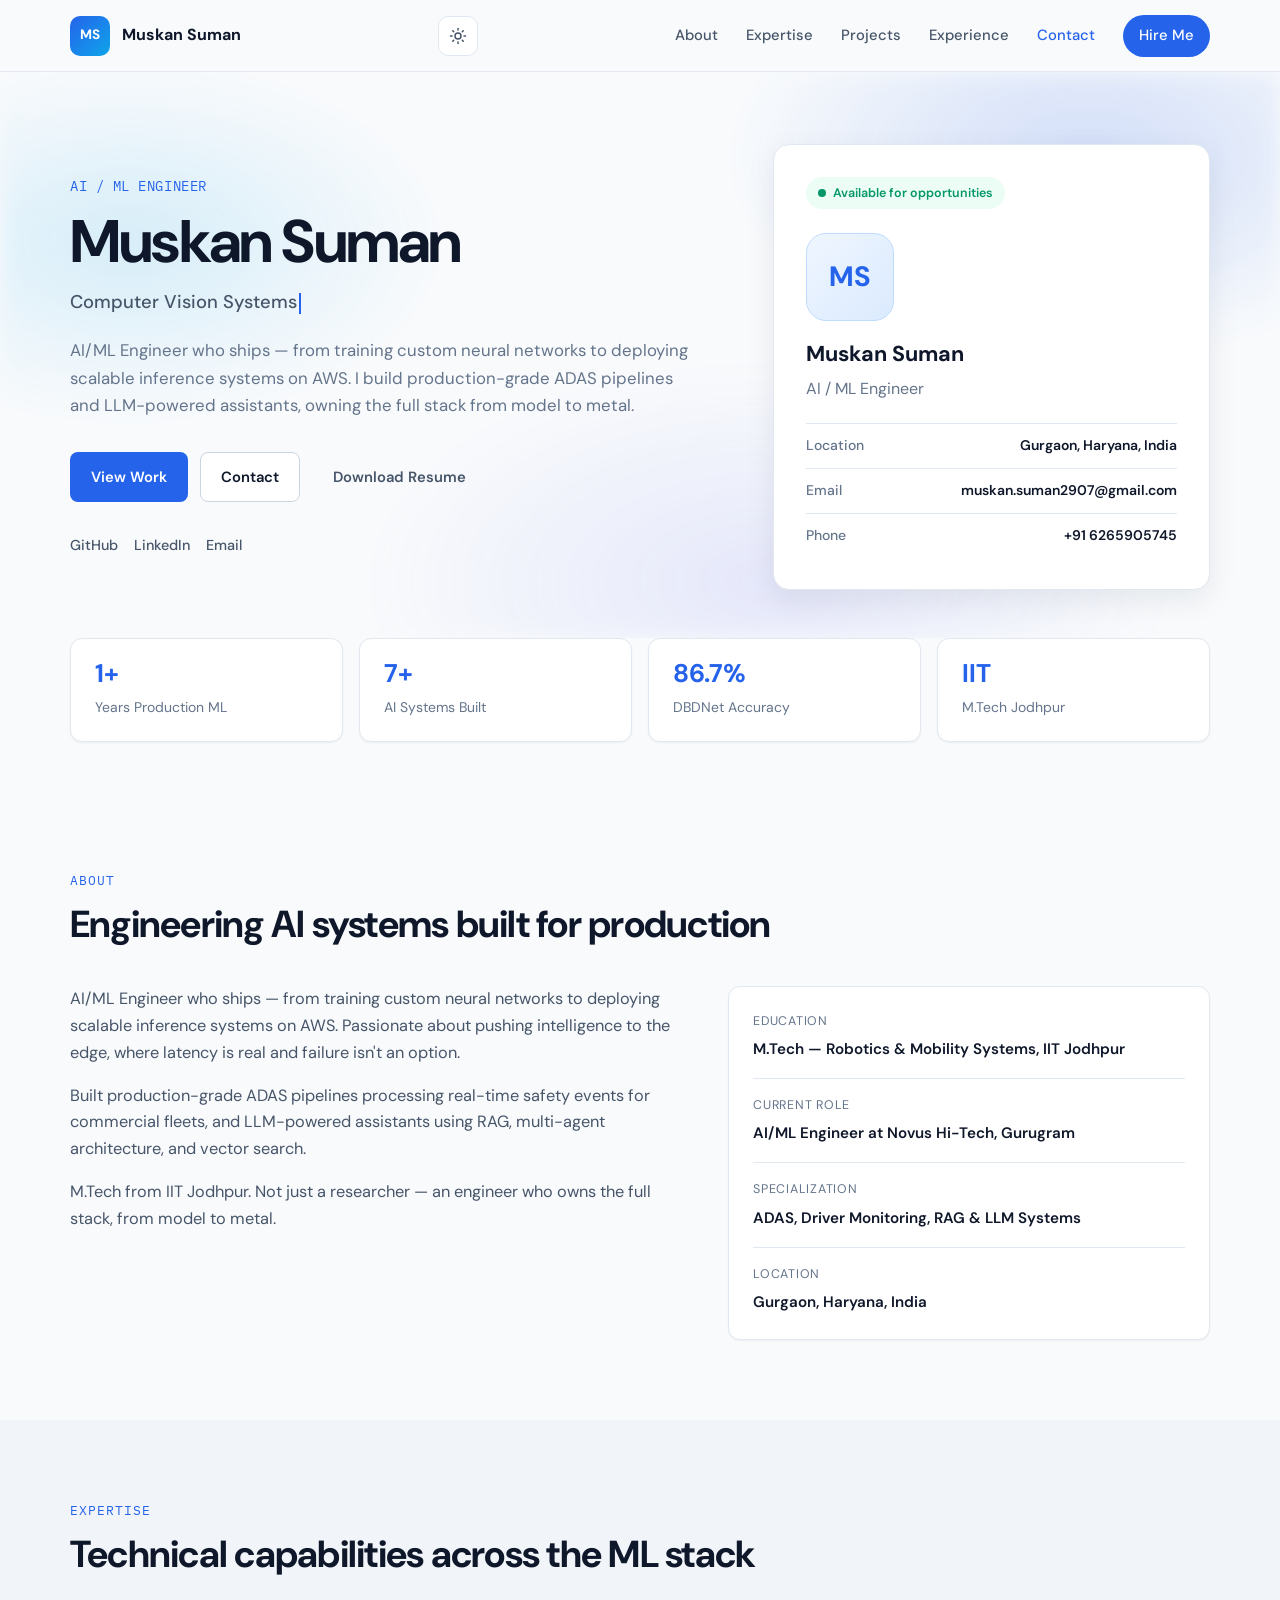
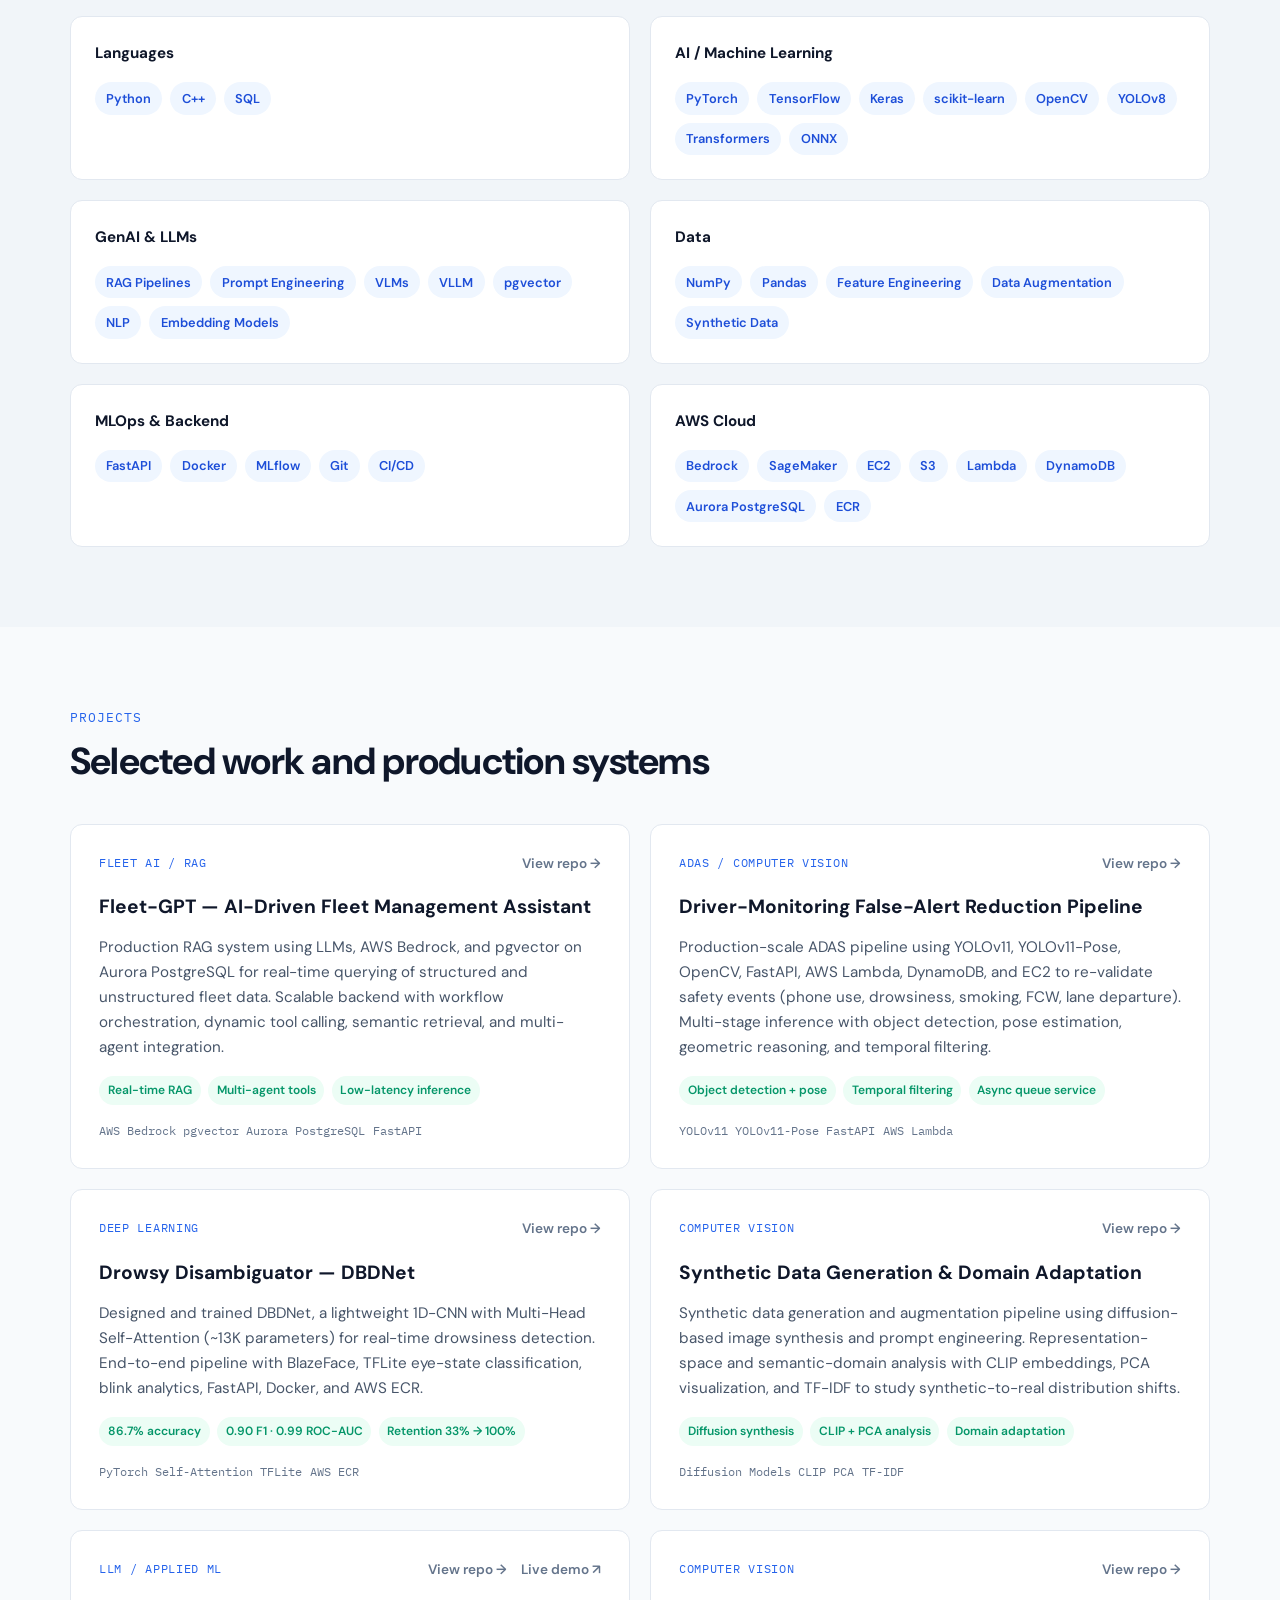
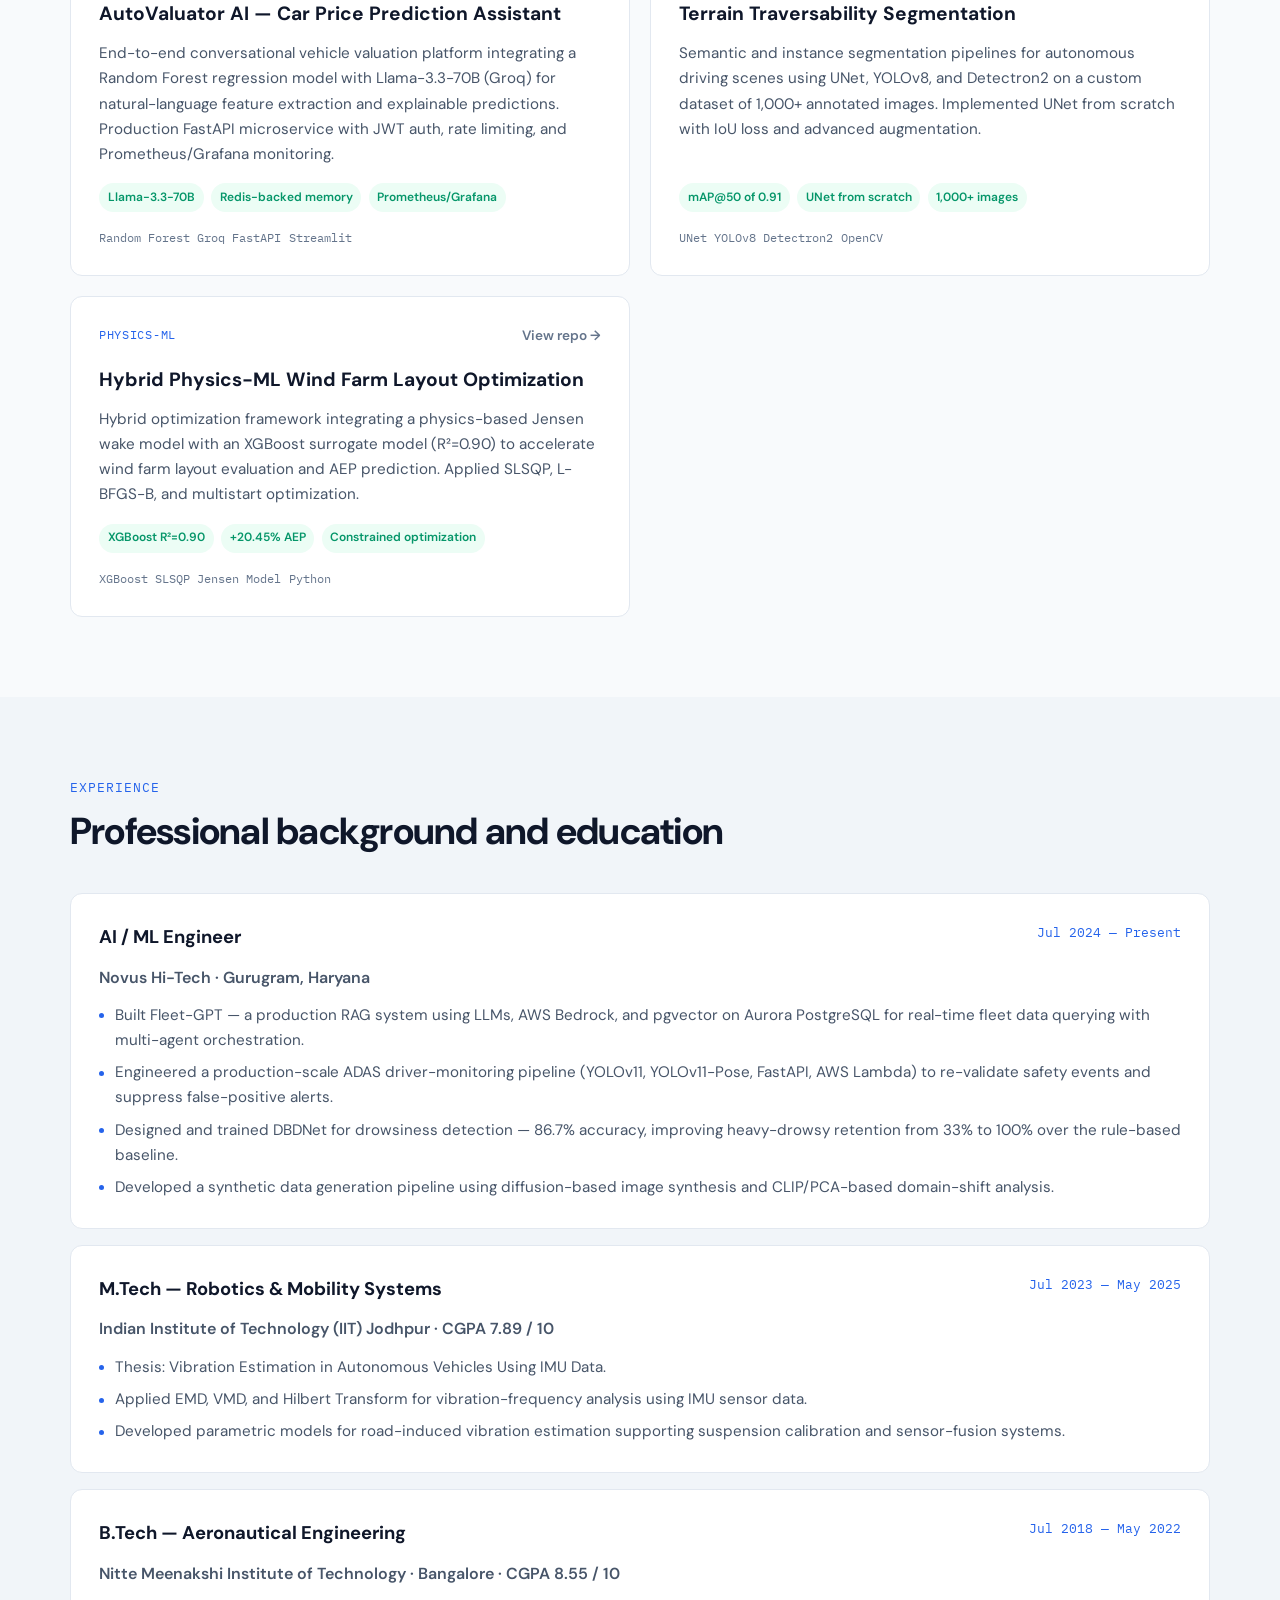
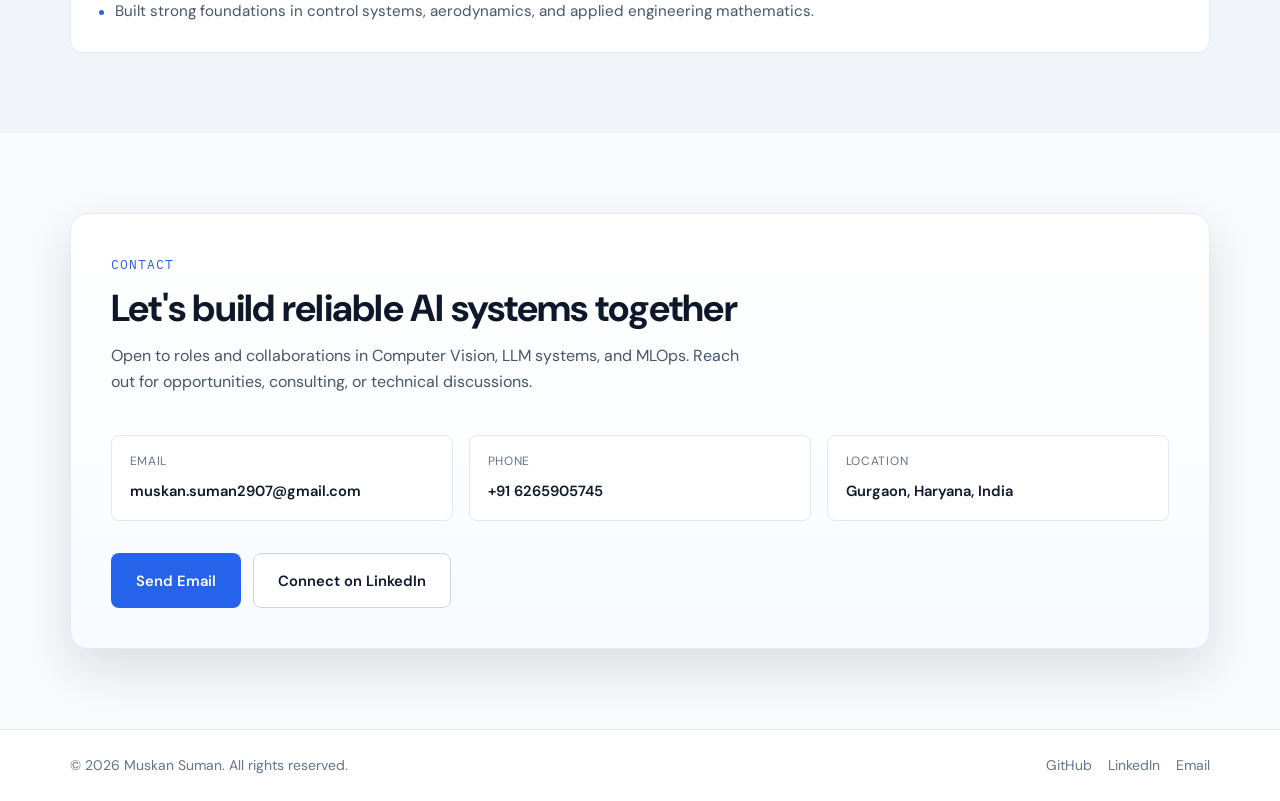
==== index.html @ a9f14ac7 "Add files via upload" ====
<!DOCTYPE html>
<html lang="en">
<head>
  <meta charset="UTF-8" />
  <meta name="viewport" content="width=device-width, initial-scale=1.0" />
  <meta name="description" content="Muskan Suman — AI/ML Engineer specializing in Computer Vision, LLM Systems, and production MLOps." />
  <meta name="author" content="Muskan Suman" />
  <meta name="theme-color" content="#0f172a" />
  <meta property="og:title" content="Muskan Suman | AI/ML Engineer Portfolio" />
  <meta property="og:description" content="Computer Vision, LLM Systems, and cloud-deployed ML pipelines for ADAS and Fleet AI." />
  <meta property="og:type" content="website" />
  <meta property="og:url" content="https://muskansuman-portfolio.netlify.app" />
  <title>Muskan Suman | AI/ML Engineer</title>
  <link rel="icon" href="data:image/svg+xml,<svg xmlns='http://www.w3.org/2000/svg' viewBox='0 0 100 100'><rect width='100' height='100' rx='20' fill='%231e293b'/><text x='50' y='62' font-size='42' text-anchor='middle' fill='%233b82f6' font-family='sans-serif'>MS</text></svg>" />
  <link rel="preconnect" href="https://fonts.googleapis.com" />
  <link rel="preconnect" href="https://fonts.gstatic.com" crossorigin />
  <link href="https://fonts.googleapis.com/css2?family=DM+Sans:ital,opsz,wght@0,9..40,400;0,9..40,500;0,9..40,600;0,9..40,700;1,9..40,400&family=IBM+Plex+Mono:wght@400;500&display=swap" rel="stylesheet" />
  <link rel="stylesheet" href="style.css" />
</head>
<body>
  <a class="skip-link" href="#main">Skip to content</a>

  <header class="site-header" id="top">
    <div class="container header-inner">
      <a href="#top" class="brand">
        <span class="brand-mark">MS</span>
        <span class="brand-text">Muskan Suman</span>
      </a>
      <div class="header-actions">
        <button class="theme-toggle" id="themeToggle" aria-label="Toggle dark mode" title="Toggle theme">
          <svg class="icon-sun" viewBox="0 0 24 24" fill="none" stroke="currentColor" stroke-width="2" stroke-linecap="round"><circle cx="12" cy="12" r="4"/><path d="M12 2v2M12 20v2M4.93 4.93l1.41 1.41M17.66 17.66l1.41 1.41M2 12h2M20 12h2M6.34 17.66l-1.41 1.41M19.07 4.93l-1.41 1.41"/></svg>
          <svg class="icon-moon" viewBox="0 0 24 24" fill="none" stroke="currentColor" stroke-width="2" stroke-linecap="round" stroke-linejoin="round"><path d="M21 12.79A9 9 0 1 1 11.21 3 7 7 0 0 0 21 12.79z"/></svg>
        </button>
        <button class="nav-toggle" id="navToggle" aria-label="Open navigation" aria-expanded="false">
          <span></span><span></span><span></span>
        </button>
      </div>
      <nav class="site-nav" id="siteNav" aria-label="Primary">
        <a href="#about">About</a>
        <a href="#expertise">Expertise</a>
        <a href="#projects">Projects</a>
        <a href="#experience">Experience</a>
        <a href="#contact">Contact</a>
        <a href="#contact" class="nav-cta">Hire Me</a>
      </nav>
    </div>
  </header>

  <main id="main">
    <section class="hero">
      <div class="hero-mesh" aria-hidden="true"></div>
      <div class="container hero-grid">
        <div class="hero-copy">
          <p class="eyebrow" id="heroEyebrow">AI / ML Engineer</p>
          <h1 id="heroName">Muskan Suman</h1>
          <p class="hero-subtitle">
            <span id="heroTyping" class="hero-typing"></span><span class="type-caret" aria-hidden="true"></span>
          </p>
          <p class="hero-lead" id="heroLead"></p>
          <div class="hero-actions">
            <a href="#projects" class="btn btn-primary">View Work</a>
            <a href="#contact" class="btn btn-secondary">Contact</a>
            <a href="#" class="btn btn-ghost" id="resumeBtn">Download Resume</a>
          </div>
          <div class="hero-links" id="heroLinks"></div>
        </div>
        <aside class="hero-panel">
          <div class="profile-card">
            <div class="profile-badge" id="availabilityBadge">Available for opportunities</div>
            <div class="profile-avatar" id="profileAvatar">MS</div>
            <h2 id="profileName">Muskan Suman</h2>
            <p id="profileTitle">AI / ML Engineer</p>
            <ul class="profile-meta" id="profileMeta"></ul>
          </div>
        </aside>
      </div>
    </section>

    <section class="stats-bar">
      <div class="container stats-grid" id="statsGrid"></div>
    </section>

    <section class="section" id="about">
      <div class="container">
        <div class="section-heading">
          <p class="section-label">About</p>
          <h2>Engineering AI systems built for production</h2>
        </div>
        <div class="about-layout">
          <div class="about-copy" id="aboutCopy"></div>
          <div class="about-facts" id="aboutFacts"></div>
        </div>
      </div>
    </section>

    <section class="section section-muted" id="expertise">
      <div class="container">
        <div class="section-heading">
          <p class="section-label">Expertise</p>
          <h2>Technical capabilities across the ML stack</h2>
        </div>
        <div class="skills-grid" id="skillsGrid"></div>
      </div>
    </section>

    <section class="section" id="projects">
      <div class="container">
        <div class="section-heading">
          <p class="section-label">Projects</p>
          <h2>Selected work and production systems</h2>
        </div>
        <div class="projects-grid" id="projectsGrid"></div>
      </div>
    </section>

    <section class="section section-muted" id="experience">
      <div class="container">
        <div class="section-heading">
          <p class="section-label">Experience</p>
          <h2>Professional background and education</h2>
        </div>
        <div class="experience-list" id="experienceList"></div>
      </div>
    </section>

    <section class="section contact-section" id="contact">
      <div class="container">
        <div class="contact-card">
          <div class="section-heading">
            <p class="section-label">Contact</p>
            <h2>Let's build reliable AI systems together</h2>
            <p class="contact-intro">
              Open to roles and collaborations in Computer Vision, LLM systems, and MLOps.
              Reach out for opportunities, consulting, or technical discussions.
            </p>
          </div>
          <div class="contact-grid" id="contactGrid"></div>
          <div class="contact-actions">
            <a href="#" class="btn btn-primary btn-lg" id="contactEmailBtn">Send Email</a>
            <a href="#" class="btn btn-secondary btn-lg" id="contactLinkedinBtn" target="_blank" rel="noopener">Connect on LinkedIn</a>
          </div>
        </div>
      </div>
    </section>
  </main>

  <footer class="site-footer">
    <div class="container footer-inner">
      <p>&copy; <span id="year"></span> <span id="footerName">Muskan Suman</span>. All rights reserved.</p>
      <div class="footer-links" id="footerLinks"></div>
    </div>
  </footer>

  <script src="config.js"></script>
  <script src="script.js"></script>
</body>
</html>
---- style.css ----
/* ── Design tokens ── */
:root {
  --bg: #f8fafc;
  --bg-muted: #f1f5f9;
  --surface: #ffffff;
  --surface-elevated: #ffffff;
  --text: #0f172a;
  --text-secondary: #475569;
  --text-muted: #64748b;
  --border: #e2e8f0;
  --border-strong: #cbd5e1;
  --primary: #2563eb;
  --primary-dark: #1d4ed8;
  --primary-soft: #eff6ff;
  --accent: #0ea5e9;
  --success: #059669;
  --success-soft: #ecfdf5;
  --shadow-sm: 0 1px 2px rgba(15, 23, 42, 0.05);
  --shadow-md: 0 10px 30px rgba(15, 23, 42, 0.08);
  --shadow-lg: 0 20px 50px rgba(15, 23, 42, 0.12);
  --radius: 12px;
  --radius-sm: 8px;
  --header-h: 72px;
  --font: "DM Sans", system-ui, sans-serif;
  --mono: "IBM Plex Mono", monospace;
  --transition: 0.2s ease;
  --max-width: 1140px;
}

/* ── Dark theme ── */
[data-theme="dark"] {
  --bg: #0b1120;
  --bg-muted: #0f172a;
  --surface: #131c31;
  --surface-elevated: #182338;
  --text: #f1f5f9;
  --text-secondary: #cbd5e1;
  --text-muted: #94a3b8;
  --border: #1e293b;
  --border-strong: #334155;
  --primary: #60a5fa;
  --primary-dark: #3b82f6;
  --primary-soft: rgba(96, 165, 250, 0.12);
  --accent: #38bdf8;
  --success: #34d399;
  --success-soft: rgba(52, 211, 153, 0.12);
  --shadow-sm: 0 1px 2px rgba(0, 0, 0, 0.3);
  --shadow-md: 0 10px 30px rgba(0, 0, 0, 0.4);
  --shadow-lg: 0 20px 50px rgba(0, 0, 0, 0.5);
}

/* ── Base ── */
*, *::before, *::after { box-sizing: border-box; margin: 0; padding: 0; }
html { scroll-behavior: smooth; scroll-padding-top: calc(var(--header-h) + 1rem); }
body {
  font-family: var(--font);
  background: var(--bg);
  color: var(--text);
  line-height: 1.65;
  -webkit-font-smoothing: antialiased;
  transition: background 0.3s ease, color 0.3s ease;
}
img { max-width: 100%; display: block; }
a { color: inherit; text-decoration: none; }
ul { list-style: none; }

.container {
  width: min(var(--max-width), calc(100% - 2.5rem));
  margin-inline: auto;
}

.skip-link {
  position: absolute;
  left: -9999px;
  top: 0;
  background: var(--primary);
  color: #fff;
  padding: 0.75rem 1rem;
  z-index: 999;
}
.skip-link:focus { left: 1rem; top: 1rem; }

/* ── Header ── */
.site-header {
  position: sticky;
  top: 0;
  z-index: 100;
  height: var(--header-h);
  background: rgba(248, 250, 252, 0.9);
  backdrop-filter: blur(12px);
  border-bottom: 1px solid var(--border);
}
.header-inner {
  height: 100%;
  display: flex;
  align-items: center;
  justify-content: space-between;
  gap: 1rem;
}
.brand {
  display: flex;
  align-items: center;
  gap: 0.75rem;
  font-weight: 700;
}
.brand-mark {
  width: 40px;
  height: 40px;
  border-radius: 10px;
  background: linear-gradient(135deg, var(--primary), var(--accent));
  color: #fff;
  display: grid;
  place-items: center;
  font-size: 0.85rem;
  font-weight: 700;
}
.brand-text { font-size: 1rem; }

.site-nav {
  display: flex;
  align-items: center;
  gap: 1.75rem;
}
.site-nav a {
  color: var(--text-secondary);
  font-size: 0.925rem;
  font-weight: 500;
  transition: color var(--transition);
}
.site-nav a:hover,
.site-nav a.active { color: var(--primary); }
.nav-cta {
  padding: 0.55rem 1rem;
  border-radius: 999px;
  background: var(--primary);
  color: #fff !important;
}
.nav-cta:hover { background: var(--primary-dark); }

.header-actions {
  display: flex;
  align-items: center;
  gap: 0.5rem;
}
.theme-toggle {
  display: grid;
  place-items: center;
  width: 40px;
  height: 40px;
  border-radius: 10px;
  border: 1px solid var(--border);
  background: var(--surface);
  color: var(--text-secondary);
  cursor: pointer;
  transition: all var(--transition);
}
.theme-toggle:hover {
  color: var(--primary);
  border-color: var(--primary);
}
.theme-toggle svg { width: 18px; height: 18px; }
.theme-toggle .icon-moon { display: none; }
[data-theme="dark"] .theme-toggle .icon-sun { display: none; }
[data-theme="dark"] .theme-toggle .icon-moon { display: block; }

.nav-toggle {
  display: none;
  flex-direction: column;
  gap: 5px;
  background: none;
  border: none;
  cursor: pointer;
}
.nav-toggle span {
  width: 22px;
  height: 2px;
  background: var(--text);
  transition: var(--transition);
}

/* ── Hero ── */
.hero {
  position: relative;
  padding: 4.5rem 0 3rem;
  overflow: hidden;
}
.hero-mesh {
  position: absolute;
  inset: 0;
  z-index: 0;
  background:
    radial-gradient(40% 50% at 85% 15%, rgba(37, 99, 235, 0.18), transparent 70%),
    radial-gradient(35% 45% at 10% 30%, rgba(14, 165, 233, 0.14), transparent 70%),
    radial-gradient(45% 55% at 60% 90%, rgba(99, 102, 241, 0.12), transparent 70%);
  filter: blur(10px);
  animation: meshFloat 14s ease-in-out infinite alternate;
}
@keyframes meshFloat {
  0% { transform: translate3d(0, 0, 0) scale(1); }
  100% { transform: translate3d(-2%, 2%, 0) scale(1.08); }
}
.hero-grid {
  position: relative;
  z-index: 1;
  display: grid;
  grid-template-columns: 1.2fr 0.8fr;
  gap: 3rem;
  align-items: center;
}
.hero-typing { color: var(--text-secondary); }
.type-caret {
  display: inline-block;
  width: 2px;
  height: 1.1em;
  margin-left: 2px;
  background: var(--primary);
  vertical-align: text-bottom;
  animation: caretBlink 1s step-end infinite;
}
@keyframes caretBlink {
  0%, 100% { opacity: 1; }
  50% { opacity: 0; }
}
.eyebrow {
  font-family: var(--mono);
  font-size: 0.85rem;
  color: var(--primary);
  letter-spacing: 0.04em;
  text-transform: uppercase;
  margin-bottom: 0.75rem;
}
.hero-copy h1 {
  font-size: clamp(2.4rem, 5vw, 3.75rem);
  line-height: 1.08;
  letter-spacing: -0.03em;
  margin-bottom: 0.75rem;
}
.hero-subtitle {
  font-size: 1.15rem;
  color: var(--text-secondary);
  margin-bottom: 1.25rem;
  font-weight: 500;
}
.hero-lead {
  max-width: 620px;
  color: var(--text-muted);
  font-size: 1.05rem;
  margin-bottom: 2rem;
}
.hero-actions {
  display: flex;
  flex-wrap: wrap;
  gap: 0.75rem;
  margin-bottom: 2rem;
}
.hero-links {
  display: flex;
  flex-wrap: wrap;
  gap: 1rem;
}
.hero-links a {
  color: var(--text-secondary);
  font-size: 0.9rem;
  font-weight: 500;
  border-bottom: 1px solid transparent;
}
.hero-links a:hover {
  color: var(--primary);
  border-bottom-color: var(--primary);
}

.profile-card {
  background: var(--surface);
  border: 1px solid var(--border);
  border-radius: calc(var(--radius) + 4px);
  padding: 2rem;
  box-shadow: var(--shadow-md);
}
.profile-badge {
  display: inline-flex;
  align-items: center;
  gap: 0.45rem;
  padding: 0.35rem 0.75rem;
  border-radius: 999px;
  background: var(--success-soft);
  color: var(--success);
  font-size: 0.78rem;
  font-weight: 600;
  margin-bottom: 1.5rem;
}
.profile-badge::before {
  content: "";
  width: 8px;
  height: 8px;
  border-radius: 50%;
  background: var(--success);
}
.profile-avatar {
  width: 88px;
  height: 88px;
  border-radius: 20px;
  background: linear-gradient(135deg, var(--primary-soft), #dbeafe);
  border: 1px solid #bfdbfe;
  color: var(--primary);
  display: grid;
  place-items: center;
  font-size: 1.75rem;
  font-weight: 700;
  margin-bottom: 1rem;
}
.profile-card h2 {
  font-size: 1.35rem;
  margin-bottom: 0.25rem;
}
.profile-card > p {
  color: var(--text-muted);
  margin-bottom: 1.25rem;
}
.profile-meta li {
  display: flex;
  justify-content: space-between;
  gap: 1rem;
  padding: 0.65rem 0;
  border-top: 1px solid var(--border);
  font-size: 0.875rem;
}
.profile-meta span:first-child {
  color: var(--text-muted);
  font-weight: 500;
}
.profile-meta span:last-child {
  text-align: right;
  color: var(--text);
  font-weight: 600;
}

/* ── Buttons ── */
.btn {
  display: inline-flex;
  align-items: center;
  justify-content: center;
  padding: 0.75rem 1.25rem;
  border-radius: var(--radius-sm);
  font-size: 0.925rem;
  font-weight: 600;
  border: 1px solid transparent;
  transition: all var(--transition);
  cursor: pointer;
}
.btn-primary {
  background: var(--primary);
  color: #fff;
}
.btn-primary:hover { background: var(--primary-dark); }
.btn-secondary {
  background: var(--surface);
  border-color: var(--border-strong);
  color: var(--text);
}
.btn-secondary:hover { border-color: var(--primary); color: var(--primary); }
.btn-ghost {
  background: transparent;
  color: var(--text-secondary);
}
.btn-ghost:hover { color: var(--primary); }
.btn-lg { padding: 0.9rem 1.5rem; }

/* ── Stats ── */
.stats-bar {
  padding: 0 0 3rem;
}
.stats-grid {
  display: grid;
  grid-template-columns: repeat(4, 1fr);
  gap: 1rem;
}
.stat-card {
  background: var(--surface);
  border: 1px solid var(--border);
  border-radius: var(--radius);
  padding: 1.25rem 1.5rem;
  box-shadow: var(--shadow-sm);
}
.stat-card strong {
  display: block;
  font-size: 1.6rem;
  line-height: 1.2;
  margin-bottom: 0.25rem;
  color: var(--primary);
}
.stat-card span {
  color: var(--text-muted);
  font-size: 0.875rem;
}

/* ── Sections ── */
.section { padding: 5rem 0; }
.section-muted { background: var(--bg-muted); }
.section-heading {
  max-width: 720px;
  margin-bottom: 2.5rem;
}
.section-label {
  font-family: var(--mono);
  font-size: 0.8rem;
  letter-spacing: 0.08em;
  text-transform: uppercase;
  color: var(--primary);
  margin-bottom: 0.75rem;
}
.section-heading h2 {
  font-size: clamp(1.75rem, 3vw, 2.35rem);
  letter-spacing: -0.02em;
  line-height: 1.15;
}

/* ── About ── */
.about-layout {
  display: grid;
  grid-template-columns: 1.3fr 1fr;
  gap: 2rem;
}
.about-copy p {
  color: var(--text-secondary);
  margin-bottom: 1rem;
  font-size: 1.02rem;
}
.fact-card {
  background: var(--surface);
  border: 1px solid var(--border);
  border-radius: var(--radius);
  padding: 1.5rem;
  box-shadow: var(--shadow-sm);
}
.fact-item + .fact-item {
  margin-top: 1rem;
  padding-top: 1rem;
  border-top: 1px solid var(--border);
}
.fact-item dt {
  font-size: 0.78rem;
  text-transform: uppercase;
  letter-spacing: 0.06em;
  color: var(--text-muted);
  margin-bottom: 0.35rem;
}
.fact-item dd {
  color: var(--text);
  font-weight: 600;
  font-size: 0.95rem;
}

/* ── Skills ── */
.skills-grid {
  display: grid;
  grid-template-columns: repeat(2, 1fr);
  gap: 1.25rem;
}
.skill-card {
  background: var(--surface);
  border: 1px solid var(--border);
  border-radius: var(--radius);
  padding: 1.5rem;
}
.skill-card h3 {
  font-size: 0.95rem;
  margin-bottom: 1rem;
}
.skill-tags {
  display: flex;
  flex-wrap: wrap;
  gap: 0.5rem;
}
.skill-tags span {
  padding: 0.35rem 0.7rem;
  border-radius: 999px;
  background: var(--primary-soft);
  color: var(--primary-dark);
  font-size: 0.8rem;
  font-weight: 600;
}

/* ── Projects ── */
.projects-grid {
  display: grid;
  grid-template-columns: repeat(2, 1fr);
  gap: 1.25rem;
}
.project-card {
  background: var(--surface);
  border: 1px solid var(--border);
  border-radius: var(--radius);
  padding: 1.75rem;
  display: flex;
  flex-direction: column;
  transition: box-shadow var(--transition), transform var(--transition);
}
.project-card:hover {
  box-shadow: var(--shadow-md);
  transform: translateY(-2px);
}
.project-top {
  display: flex;
  justify-content: space-between;
  align-items: flex-start;
  gap: 1rem;
  margin-bottom: 1rem;
}
.project-category {
  font-family: var(--mono);
  font-size: 0.72rem;
  letter-spacing: 0.06em;
  text-transform: uppercase;
  color: var(--primary);
}
.project-link {
  color: var(--text-muted);
  font-size: 0.85rem;
  font-weight: 600;
}
.project-link:hover { color: var(--primary); }
.project-link-group {
  display: flex;
  gap: 0.85rem;
  flex-wrap: wrap;
  justify-content: flex-end;
}
.project-card h3 {
  font-size: 1.2rem;
  margin-bottom: 0.75rem;
}
.project-card p {
  color: var(--text-secondary);
  font-size: 0.95rem;
  flex: 1;
  margin-bottom: 1rem;
}
.project-metrics {
  display: flex;
  flex-wrap: wrap;
  gap: 0.45rem;
  margin-bottom: 1rem;
}
.project-metrics span {
  font-size: 0.75rem;
  padding: 0.3rem 0.55rem;
  border-radius: 999px;
  background: var(--success-soft);
  color: var(--success);
  font-weight: 600;
}
.project-stack {
  display: flex;
  flex-wrap: wrap;
  gap: 0.45rem;
  margin-top: auto;
}
.project-stack span {
  font-family: var(--mono);
  font-size: 0.72rem;
  color: var(--text-muted);
}

/* ── Experience ── */
.experience-list {
  display: flex;
  flex-direction: column;
  gap: 1rem;
}
.experience-card {
  background: var(--surface);
  border: 1px solid var(--border);
  border-radius: var(--radius);
  padding: 1.75rem;
}
.experience-head {
  display: flex;
  flex-wrap: wrap;
  justify-content: space-between;
  gap: 0.75rem 1.5rem;
  margin-bottom: 0.75rem;
}
.experience-head h3 { font-size: 1.15rem; }
.experience-period {
  font-family: var(--mono);
  font-size: 0.8rem;
  color: var(--primary);
}
.experience-org {
  color: var(--text-secondary);
  font-weight: 600;
  margin-bottom: 0.75rem;
}
.experience-points li {
  position: relative;
  padding-left: 1rem;
  color: var(--text-secondary);
  font-size: 0.95rem;
}
.experience-points li + li { margin-top: 0.45rem; }
.experience-points li::before {
  content: "";
  position: absolute;
  left: 0;
  top: 0.65rem;
  width: 5px;
  height: 5px;
  border-radius: 50%;
  background: var(--primary);
}

/* ── Contact ── */
.contact-section { padding-bottom: 5rem; }
.contact-card {
  background: linear-gradient(180deg, #ffffff, #f8fbff);
  border: 1px solid var(--border);
  border-radius: calc(var(--radius) + 6px);
  padding: 2.5rem;
  box-shadow: var(--shadow-lg);
}
.contact-intro {
  color: var(--text-secondary);
  margin-top: 0.75rem;
  max-width: 640px;
}
.contact-grid {
  display: grid;
  grid-template-columns: repeat(3, 1fr);
  gap: 1rem;
  margin: 2rem 0;
}
.contact-item {
  background: var(--surface);
  border: 1px solid var(--border);
  border-radius: var(--radius-sm);
  padding: 1rem 1.1rem;
}
.contact-item span {
  display: block;
  font-size: 0.75rem;
  text-transform: uppercase;
  letter-spacing: 0.06em;
  color: var(--text-muted);
  margin-bottom: 0.35rem;
}
.contact-item a,
.contact-item strong {
  font-size: 0.92rem;
  color: var(--text);
  font-weight: 600;
  word-break: break-word;
}
.contact-actions {
  display: flex;
  flex-wrap: wrap;
  gap: 0.75rem;
}

/* ── Footer ── */
.site-footer {
  border-top: 1px solid var(--border);
  background: #fff;
  padding: 1.5rem 0;
}
.footer-inner {
  display: flex;
  justify-content: space-between;
  align-items: center;
  gap: 1rem;
  flex-wrap: wrap;
  color: var(--text-muted);
  font-size: 0.875rem;
}
.footer-links {
  display: flex;
  gap: 1rem;
}
.footer-links a:hover { color: var(--primary); }

/* ── Responsive ── */
@media (max-width: 960px) {
  .hero-grid,
  .about-layout,
  .skills-grid,
  .projects-grid,
  .stats-grid,
  .contact-grid {
    grid-template-columns: 1fr;
  }
  .hero-panel { order: -1; }
}

@media (max-width: 768px) {
  .nav-toggle { display: flex; }
  .site-nav {
    position: fixed;
    inset: var(--header-h) 0 auto 0;
    background: rgba(255, 255, 255, 0.98);
    border-bottom: 1px solid var(--border);
    flex-direction: column;
    align-items: flex-start;
    padding: 1.25rem 1.25rem 1.5rem;
    transform: translateY(-120%);
    transition: transform var(--transition);
  }
  .site-nav.open { transform: translateY(0); }
  .section { padding: 4rem 0; }
  .contact-card { padding: 1.5rem; }
}

@media print {
  .site-header, .hero-actions, .contact-actions, .nav-toggle { display: none; }
  body { background: #fff; }
}

/* ── Scroll reveal ── */
.reveal {
  opacity: 0;
  transform: translateY(24px);
  transition: opacity 0.6s ease, transform 0.6s ease;
}
.reveal.is-visible {
  opacity: 1;
  transform: translateY(0);
}
.reveal-delay-1 { transition-delay: 0.08s; }
.reveal-delay-2 { transition-delay: 0.16s; }
.reveal-delay-3 { transition-delay: 0.24s; }

@media (prefers-reduced-motion: reduce) {
  .reveal { opacity: 1; transform: none; transition: none; }
  .hero-mesh, .type-caret { animation: none; }
  html { scroll-behavior: auto; }
}
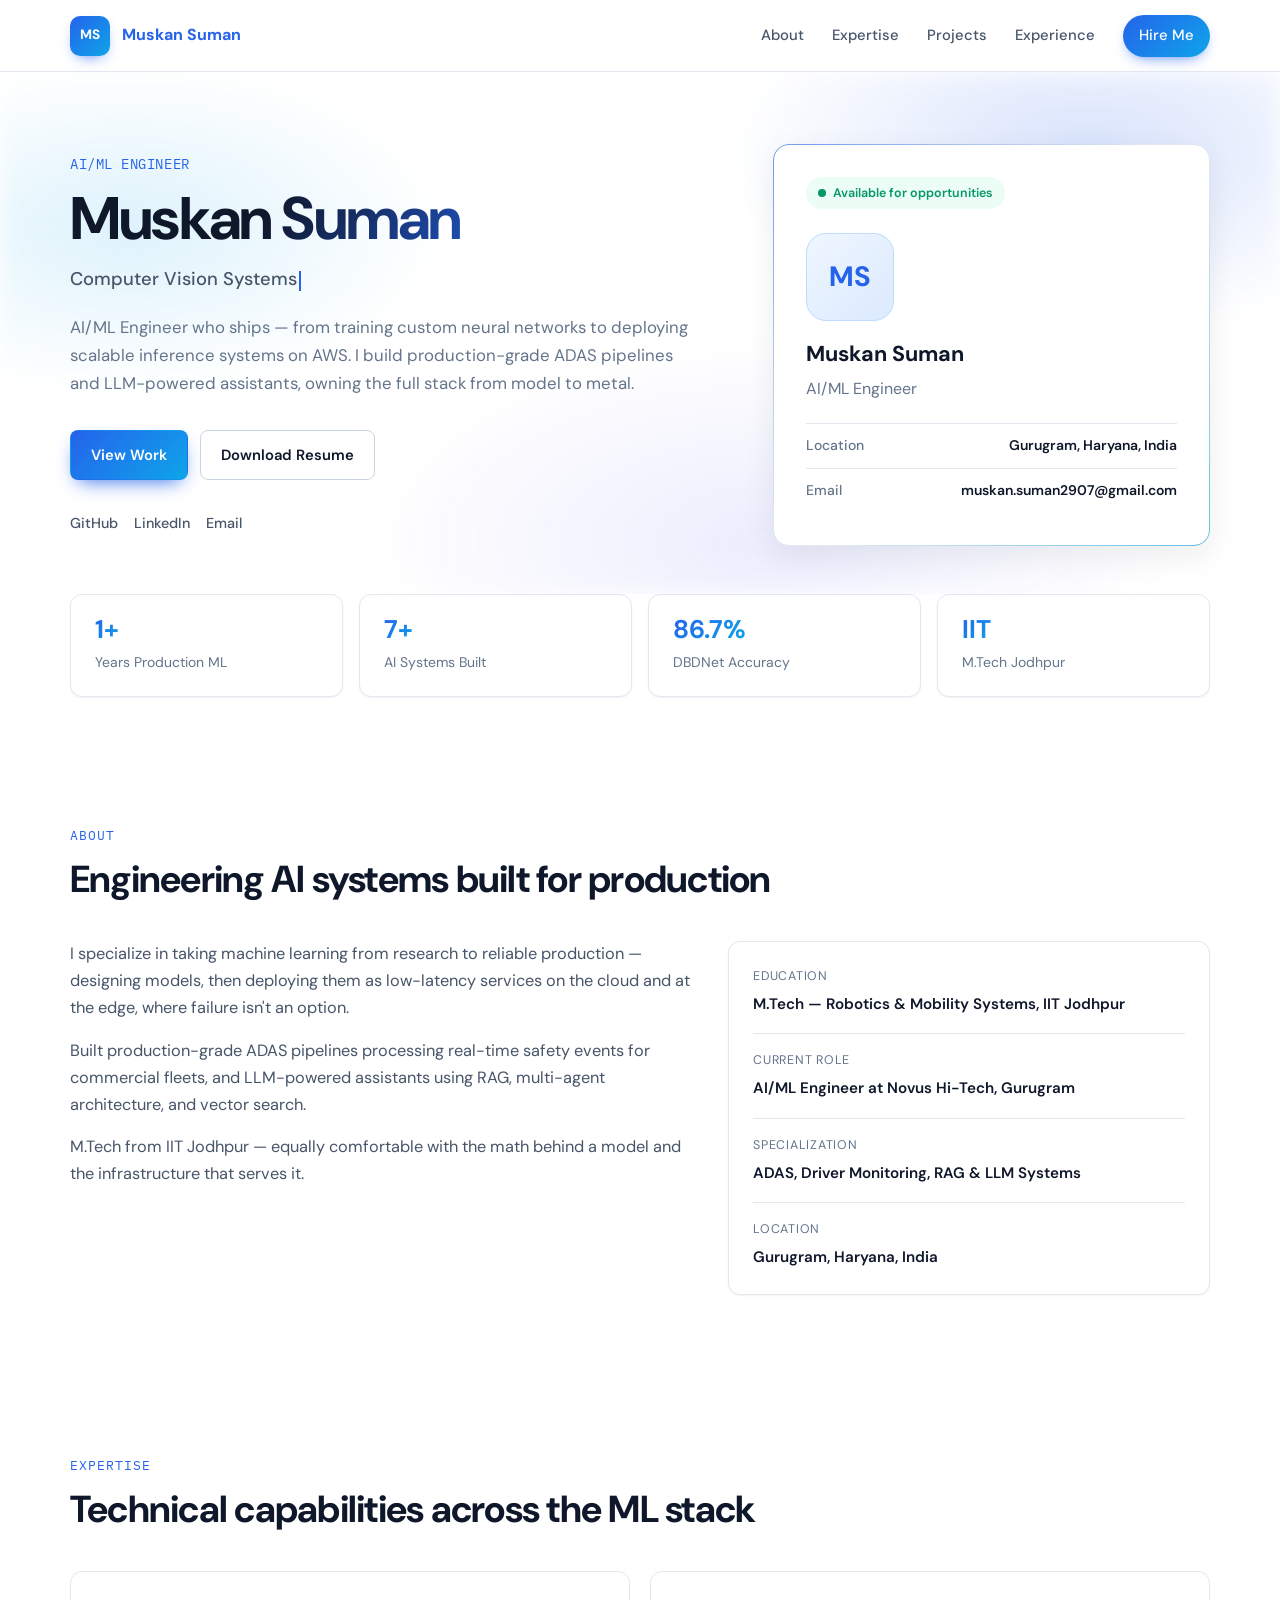
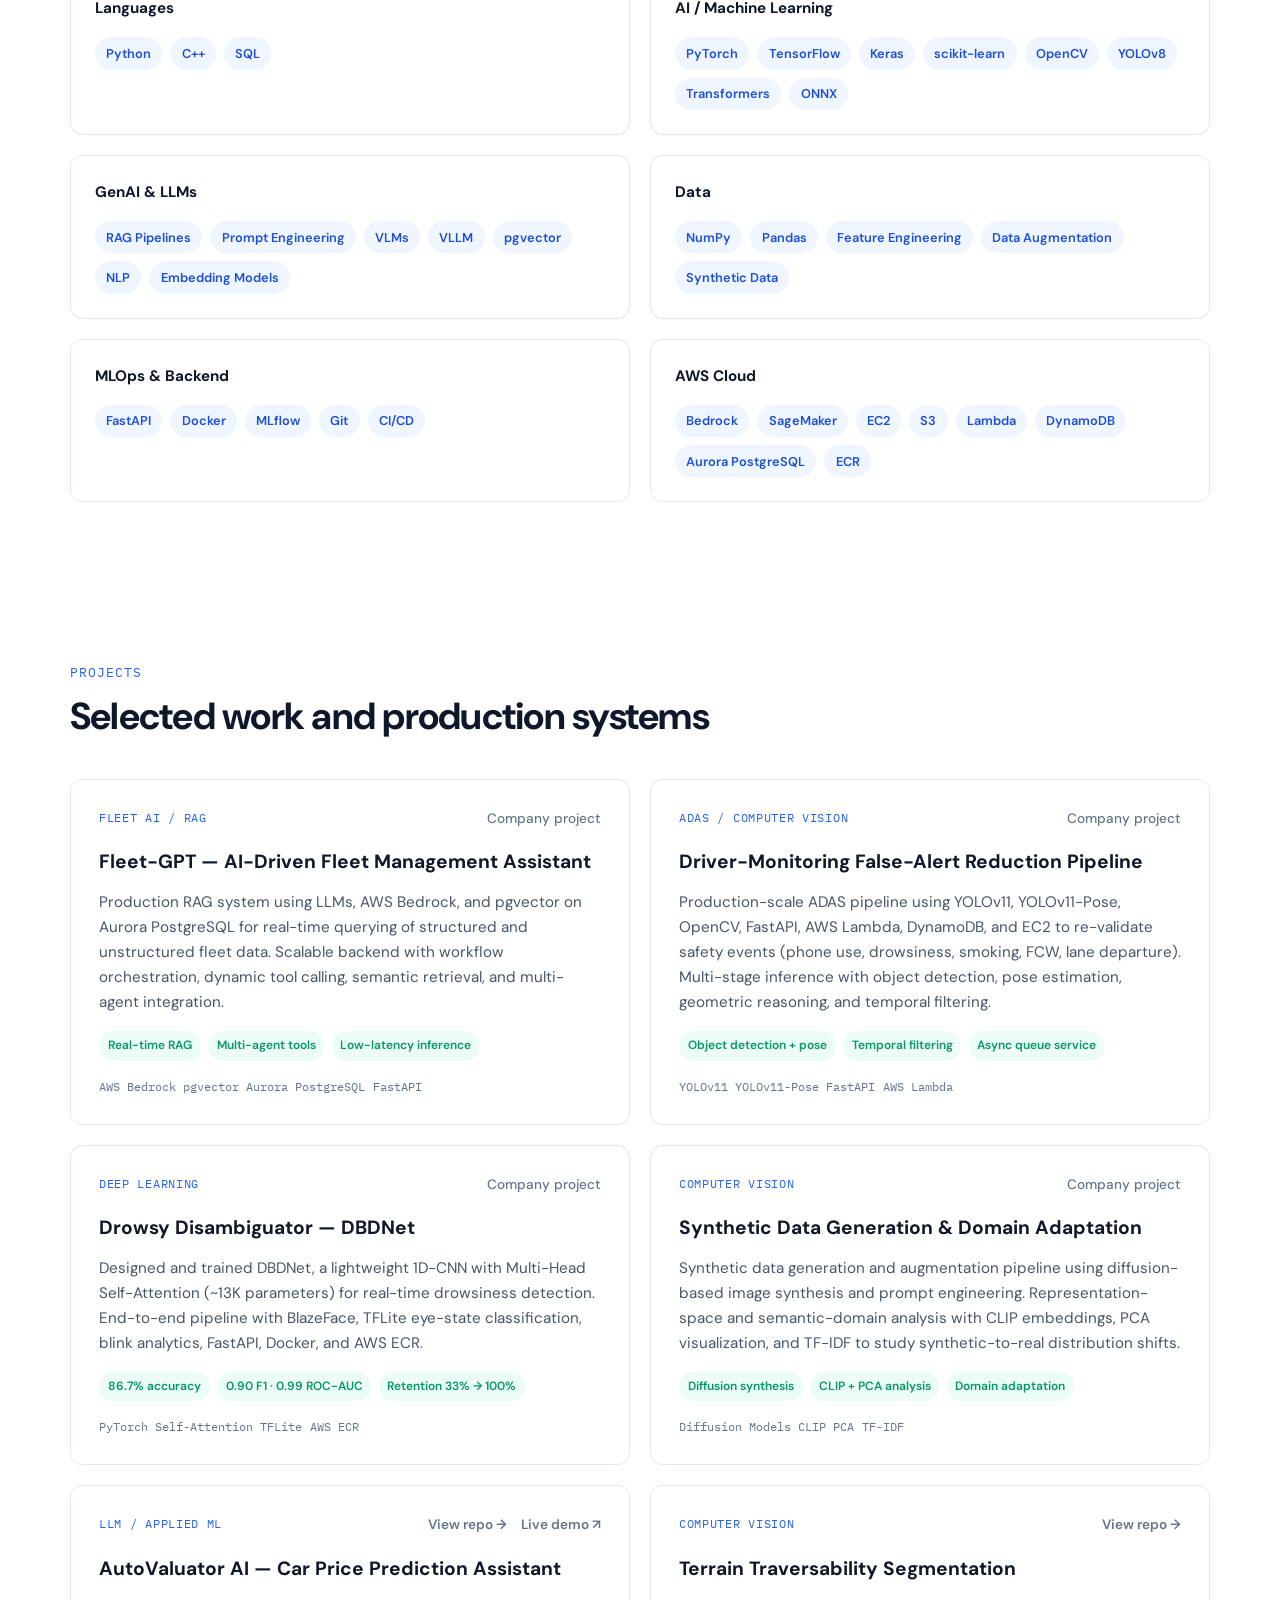
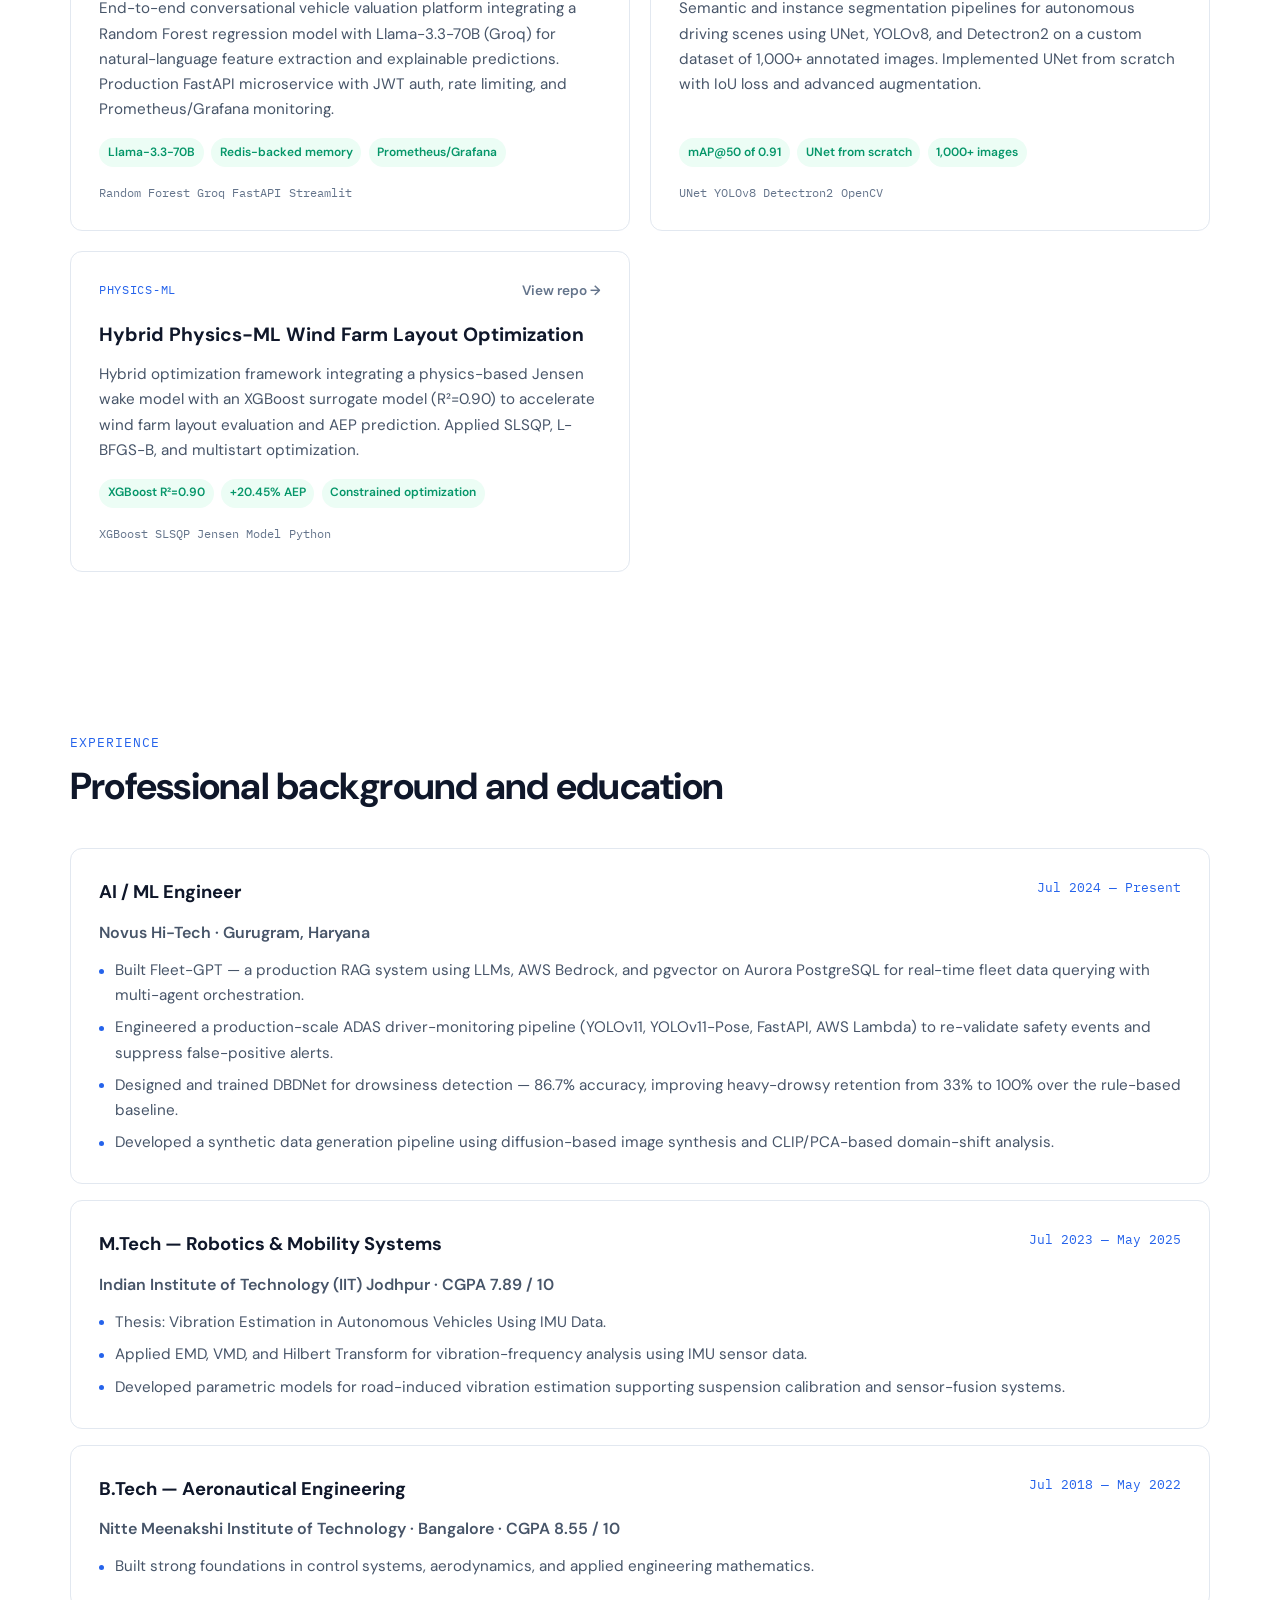
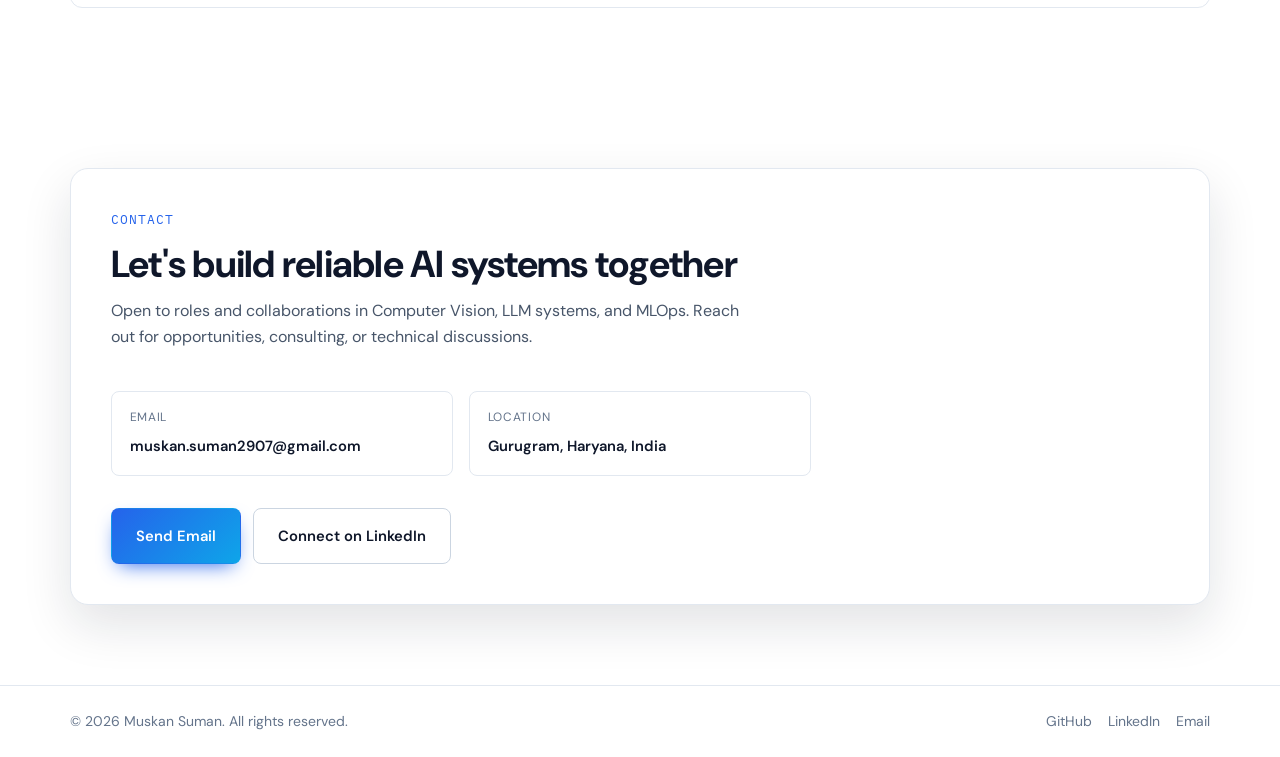
==== commit e832834f: "Add files via upload" ====
--- a/index.html
+++ b/index.html
@@ -5,11 +5,11 @@
   <meta name="viewport" content="width=device-width, initial-scale=1.0" />
   <meta name="description" content="Muskan Suman — AI/ML Engineer specializing in Computer Vision, LLM Systems, and production MLOps." />
   <meta name="author" content="Muskan Suman" />
-  <meta name="theme-color" content="#0f172a" />
+  <meta name="theme-color" content="#ffffff" />
   <meta property="og:title" content="Muskan Suman | AI/ML Engineer Portfolio" />
   <meta property="og:description" content="Computer Vision, LLM Systems, and cloud-deployed ML pipelines for ADAS and Fleet AI." />
   <meta property="og:type" content="website" />
-  <meta property="og:url" content="https://muskansuman-portfolio.netlify.app" />
+  <meta property="og:url" content="https://muskansuman-ai.vercel.app/" />
   <title>Muskan Suman | AI/ML Engineer</title>
   <link rel="icon" href="data:image/svg+xml,<svg xmlns='http://www.w3.org/2000/svg' viewBox='0 0 100 100'><rect width='100' height='100' rx='20' fill='%231e293b'/><text x='50' y='62' font-size='42' text-anchor='middle' fill='%233b82f6' font-family='sans-serif'>MS</text></svg>" />
   <link rel="preconnect" href="https://fonts.googleapis.com" />
@@ -26,21 +26,14 @@
         <span class="brand-mark">MS</span>
         <span class="brand-text">Muskan Suman</span>
       </a>
-      <div class="header-actions">
-        <button class="theme-toggle" id="themeToggle" aria-label="Toggle dark mode" title="Toggle theme">
-          <svg class="icon-sun" viewBox="0 0 24 24" fill="none" stroke="currentColor" stroke-width="2" stroke-linecap="round"><circle cx="12" cy="12" r="4"/><path d="M12 2v2M12 20v2M4.93 4.93l1.41 1.41M17.66 17.66l1.41 1.41M2 12h2M20 12h2M6.34 17.66l-1.41 1.41M19.07 4.93l-1.41 1.41"/></svg>
-          <svg class="icon-moon" viewBox="0 0 24 24" fill="none" stroke="currentColor" stroke-width="2" stroke-linecap="round" stroke-linejoin="round"><path d="M21 12.79A9 9 0 1 1 11.21 3 7 7 0 0 0 21 12.79z"/></svg>
-        </button>
-        <button class="nav-toggle" id="navToggle" aria-label="Open navigation" aria-expanded="false">
-          <span></span><span></span><span></span>
-        </button>
-      </div>
+      <button class="nav-toggle" id="navToggle" aria-label="Open navigation" aria-expanded="false">
+        <span></span><span></span><span></span>
+      </button>
       <nav class="site-nav" id="siteNav" aria-label="Primary">
         <a href="#about">About</a>
         <a href="#expertise">Expertise</a>
         <a href="#projects">Projects</a>
         <a href="#experience">Experience</a>
-        <a href="#contact">Contact</a>
         <a href="#contact" class="nav-cta">Hire Me</a>
       </nav>
     </div>
@@ -51,7 +44,7 @@
       <div class="hero-mesh" aria-hidden="true"></div>
       <div class="container hero-grid">
         <div class="hero-copy">
-          <p class="eyebrow" id="heroEyebrow">AI / ML Engineer</p>
+          <p class="eyebrow" id="heroEyebrow">AI/ML Engineer</p>
           <h1 id="heroName">Muskan Suman</h1>
           <p class="hero-subtitle">
             <span id="heroTyping" class="hero-typing"></span><span class="type-caret" aria-hidden="true"></span>
@@ -59,8 +52,7 @@
           <p class="hero-lead" id="heroLead"></p>
           <div class="hero-actions">
             <a href="#projects" class="btn btn-primary">View Work</a>
-            <a href="#contact" class="btn btn-secondary">Contact</a>
-            <a href="#" class="btn btn-ghost" id="resumeBtn">Download Resume</a>
+            <a href="#" class="btn btn-secondary" id="resumeBtn">Download Resume</a>
           </div>
           <div class="hero-links" id="heroLinks"></div>
         </div>
@@ -69,7 +61,7 @@
             <div class="profile-badge" id="availabilityBadge">Available for opportunities</div>
             <div class="profile-avatar" id="profileAvatar">MS</div>
             <h2 id="profileName">Muskan Suman</h2>
-            <p id="profileTitle">AI / ML Engineer</p>
+            <p id="profileTitle">AI/ML Engineer</p>
             <ul class="profile-meta" id="profileMeta"></ul>
           </div>
         </aside>
--- a/style.css
+++ b/style.css
@@ -1,7 +1,7 @@
 /* ── Design tokens ── */
 :root {
-  --bg: #f8fafc;
-  --bg-muted: #f1f5f9;
+  --bg: #ffffff;
+  --bg-muted: #ffffff;
   --surface: #ffffff;
   --surface-elevated: #ffffff;
   --text: #0f172a;
@@ -18,6 +18,8 @@
   --shadow-sm: 0 1px 2px rgba(15, 23, 42, 0.05);
   --shadow-md: 0 10px 30px rgba(15, 23, 42, 0.08);
   --shadow-lg: 0 20px 50px rgba(15, 23, 42, 0.12);
+  --header-bg: rgba(255, 255, 255, 0.9);
+  --nav-mobile-bg: rgba(255, 255, 255, 0.98);
   --radius: 12px;
   --radius-sm: 8px;
   --header-h: 72px;
@@ -25,28 +27,6 @@
   --mono: "IBM Plex Mono", monospace;
   --transition: 0.2s ease;
   --max-width: 1140px;
-}
-
-/* ── Dark theme ── */
-[data-theme="dark"] {
-  --bg: #0b1120;
-  --bg-muted: #0f172a;
-  --surface: #131c31;
-  --surface-elevated: #182338;
-  --text: #f1f5f9;
-  --text-secondary: #cbd5e1;
-  --text-muted: #94a3b8;
-  --border: #1e293b;
-  --border-strong: #334155;
-  --primary: #60a5fa;
-  --primary-dark: #3b82f6;
-  --primary-soft: rgba(96, 165, 250, 0.12);
-  --accent: #38bdf8;
-  --success: #34d399;
-  --success-soft: rgba(52, 211, 153, 0.12);
-  --shadow-sm: 0 1px 2px rgba(0, 0, 0, 0.3);
-  --shadow-md: 0 10px 30px rgba(0, 0, 0, 0.4);
-  --shadow-lg: 0 20px 50px rgba(0, 0, 0, 0.5);
 }
 
 /* ── Base ── */
@@ -86,7 +66,7 @@
   top: 0;
   z-index: 100;
   height: var(--header-h);
-  background: rgba(248, 250, 252, 0.9);
+  background: var(--header-bg);
   backdrop-filter: blur(12px);
   border-bottom: 1px solid var(--border);
 }
@@ -113,8 +93,11 @@
   place-items: center;
   font-size: 0.85rem;
   font-weight: 700;
-}
-.brand-text { font-size: 1rem; }
+  box-shadow: 0 6px 16px -8px var(--primary);
+  transition: transform var(--transition);
+}
+.brand:hover .brand-mark { transform: rotate(-6deg) scale(1.05); }
+.brand-text { font-size: 1rem; color: var(--primary); }
 
 .site-nav {
   display: flex;
@@ -132,36 +115,15 @@
 .nav-cta {
   padding: 0.55rem 1rem;
   border-radius: 999px;
-  background: var(--primary);
+  background: linear-gradient(135deg, var(--primary), var(--accent));
   color: #fff !important;
-}
-.nav-cta:hover { background: var(--primary-dark); }
-
-.header-actions {
-  display: flex;
-  align-items: center;
-  gap: 0.5rem;
-}
-.theme-toggle {
-  display: grid;
-  place-items: center;
-  width: 40px;
-  height: 40px;
-  border-radius: 10px;
-  border: 1px solid var(--border);
-  background: var(--surface);
-  color: var(--text-secondary);
-  cursor: pointer;
-  transition: all var(--transition);
-}
-.theme-toggle:hover {
-  color: var(--primary);
-  border-color: var(--primary);
-}
-.theme-toggle svg { width: 18px; height: 18px; }
-.theme-toggle .icon-moon { display: none; }
-[data-theme="dark"] .theme-toggle .icon-sun { display: none; }
-[data-theme="dark"] .theme-toggle .icon-moon { display: block; }
+  box-shadow: 0 6px 16px -8px var(--primary);
+  transition: transform var(--transition), box-shadow var(--transition);
+}
+.nav-cta:hover {
+  transform: translateY(-1px);
+  box-shadow: 0 10px 22px -8px var(--primary);
+}
 
 .nav-toggle {
   display: none;
@@ -234,6 +196,10 @@
   line-height: 1.08;
   letter-spacing: -0.03em;
   margin-bottom: 0.75rem;
+  background: linear-gradient(120deg, var(--text) 30%, var(--primary) 75%, var(--accent));
+  -webkit-background-clip: text;
+  background-clip: text;
+  -webkit-text-fill-color: transparent;
 }
 .hero-subtitle {
   font-size: 1.15rem;
@@ -270,11 +236,31 @@
 }
 
 .profile-card {
+  position: relative;
   background: var(--surface);
   border: 1px solid var(--border);
   border-radius: calc(var(--radius) + 4px);
   padding: 2rem;
   box-shadow: var(--shadow-md);
+  transition: transform var(--transition), box-shadow var(--transition);
+}
+.profile-card::before {
+  content: "";
+  position: absolute;
+  inset: -1px;
+  border-radius: inherit;
+  padding: 1px;
+  background: linear-gradient(135deg, var(--primary), transparent 45%, transparent 55%, var(--accent));
+  -webkit-mask: linear-gradient(#000 0 0) content-box, linear-gradient(#000 0 0);
+  mask: linear-gradient(#000 0 0) content-box, linear-gradient(#000 0 0);
+  -webkit-mask-composite: xor;
+  mask-composite: exclude;
+  opacity: 0.6;
+  pointer-events: none;
+}
+.profile-card:hover {
+  transform: translateY(-4px);
+  box-shadow: var(--shadow-lg);
 }
 .profile-badge {
   display: inline-flex;
@@ -348,16 +334,24 @@
   cursor: pointer;
 }
 .btn-primary {
-  background: var(--primary);
+  background: linear-gradient(135deg, var(--primary), var(--accent));
   color: #fff;
-}
-.btn-primary:hover { background: var(--primary-dark); }
+  box-shadow: 0 8px 20px -8px var(--primary);
+}
+.btn-primary:hover {
+  transform: translateY(-2px);
+  box-shadow: 0 14px 28px -10px var(--primary);
+}
 .btn-secondary {
   background: var(--surface);
   border-color: var(--border-strong);
   color: var(--text);
 }
-.btn-secondary:hover { border-color: var(--primary); color: var(--primary); }
+.btn-secondary:hover {
+  border-color: var(--primary);
+  color: var(--primary);
+  transform: translateY(-2px);
+}
 .btn-ghost {
   background: transparent;
   color: var(--text-secondary);
@@ -380,13 +374,23 @@
   border-radius: var(--radius);
   padding: 1.25rem 1.5rem;
   box-shadow: var(--shadow-sm);
+  transition: transform var(--transition), box-shadow var(--transition), border-color var(--transition);
+}
+.stat-card:hover {
+  transform: translateY(-3px);
+  box-shadow: var(--shadow-md);
+  border-color: var(--primary);
 }
 .stat-card strong {
   display: block;
   font-size: 1.6rem;
   line-height: 1.2;
   margin-bottom: 0.25rem;
-  color: var(--primary);
+  background: linear-gradient(135deg, var(--primary), var(--accent));
+  -webkit-background-clip: text;
+  background-clip: text;
+  -webkit-text-fill-color: transparent;
+  width: fit-content;
 }
 .stat-card span {
   color: var(--text-muted);
@@ -461,6 +465,12 @@
   border: 1px solid var(--border);
   border-radius: var(--radius);
   padding: 1.5rem;
+  transition: transform var(--transition), box-shadow var(--transition), border-color var(--transition);
+}
+.skill-card:hover {
+  transform: translateY(-3px);
+  box-shadow: var(--shadow-md);
+  border-color: var(--border-strong);
 }
 .skill-card h3 {
   font-size: 0.95rem;
@@ -478,6 +488,12 @@
   color: var(--primary-dark);
   font-size: 0.8rem;
   font-weight: 600;
+  transition: transform var(--transition), background var(--transition);
+}
+.skill-tags span:hover {
+  transform: translateY(-2px);
+  background: var(--primary);
+  color: #fff;
 }
 
 /* ── Projects ── */
@@ -487,18 +503,32 @@
   gap: 1.25rem;
 }
 .project-card {
+  position: relative;
   background: var(--surface);
   border: 1px solid var(--border);
   border-radius: var(--radius);
   padding: 1.75rem;
   display: flex;
   flex-direction: column;
-  transition: box-shadow var(--transition), transform var(--transition);
+  overflow: hidden;
+  transition: box-shadow var(--transition), transform var(--transition), border-color var(--transition);
+}
+.project-card::after {
+  content: "";
+  position: absolute;
+  inset: 0 auto 0 0;
+  width: 3px;
+  background: linear-gradient(180deg, var(--primary), var(--accent));
+  transform: scaleY(0);
+  transform-origin: top;
+  transition: transform var(--transition);
 }
 .project-card:hover {
   box-shadow: var(--shadow-md);
-  transform: translateY(-2px);
-}
+  transform: translateY(-4px);
+  border-color: var(--border-strong);
+}
+.project-card:hover::after { transform: scaleY(1); }
 .project-top {
   display: flex;
   justify-content: space-between;
@@ -519,6 +549,12 @@
   font-weight: 600;
 }
 .project-link:hover { color: var(--primary); }
+.project-link-muted {
+  color: var(--text-muted);
+  font-weight: 500;
+  cursor: default;
+}
+.project-link-muted:hover { color: var(--text-muted); }
 .project-link-group {
   display: flex;
   gap: 0.85rem;
@@ -612,7 +648,7 @@
 /* ── Contact ── */
 .contact-section { padding-bottom: 5rem; }
 .contact-card {
-  background: linear-gradient(180deg, #ffffff, #f8fbff);
+  background: var(--surface);
   border: 1px solid var(--border);
   border-radius: calc(var(--radius) + 6px);
   padding: 2.5rem;
@@ -695,7 +731,7 @@
   .site-nav {
     position: fixed;
     inset: var(--header-h) 0 auto 0;
-    background: rgba(255, 255, 255, 0.98);
+    background: var(--nav-mobile-bg);
     border-bottom: 1px solid var(--border);
     flex-direction: column;
     align-items: flex-start;
